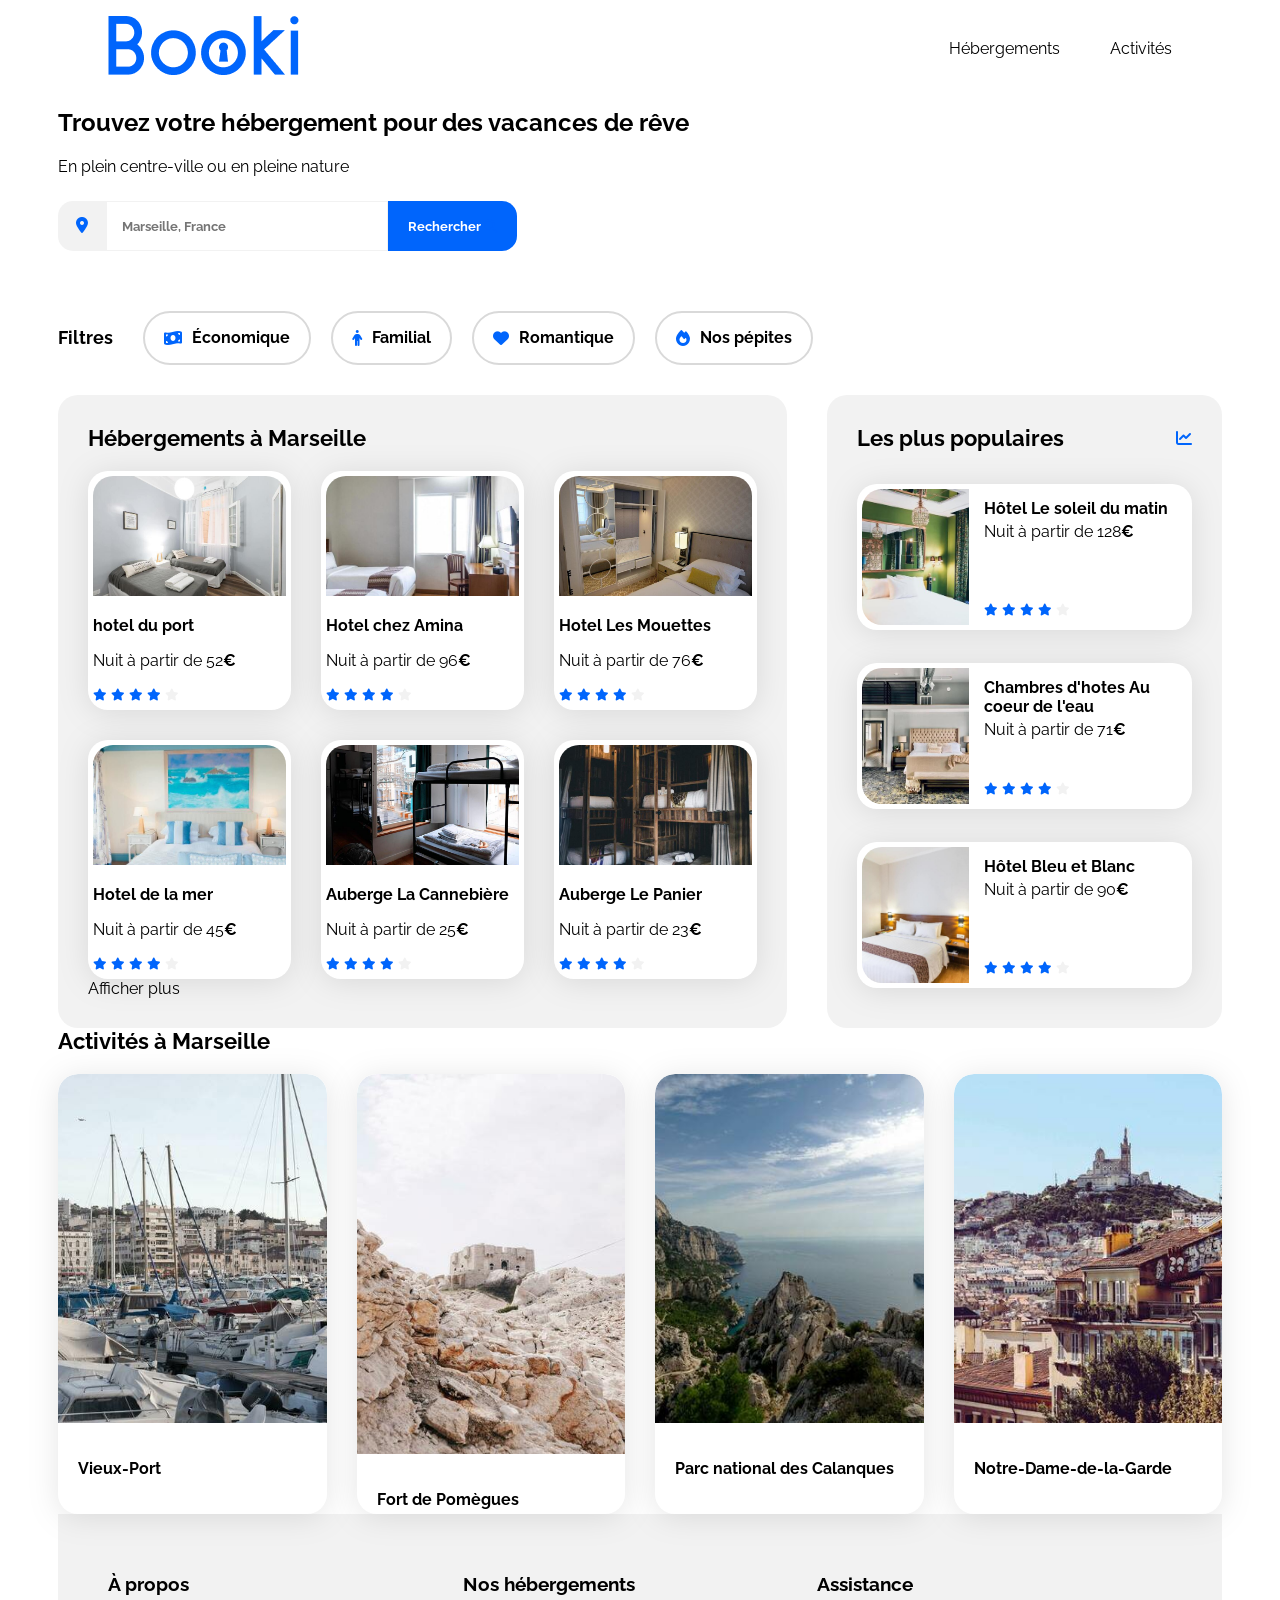
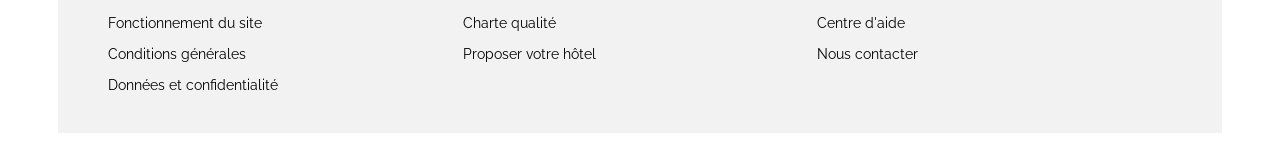
==== index.html @ dde0146e "booki commit" ====
<!DOCTYPE html>
<html lang="fr">

<head>
    <meta charset="UTF-8">
    <meta name="viewport" content="width=device-width, initial-scale=1.0">
    <title>Booki</title>
    <link rel="preconnect" href="https://fonts.googleapis.com">
    <link rel="preconnect" href="https://fonts.gstatic.com" crossorigin>
    <link href="https://fonts.googleapis.com/css2?family=Raleway:wght@400;500;700&display=swap" rel="stylesheet">
    <link rel="stylesheet" href="https://cdnjs.cloudflare.com/ajax/libs/font-awesome/6.2.1/css/all.min.css"
        integrity="sha512-MV7K8+y+gLIBoVD59lQIYicR65iaqukzvf/nwasF0nqhPay5w/9lJmVM2hMDcnK1OnMGCdVK+iQrJ7lzPJQd1w=="
        crossorigin="anonymous" referrerpolicy="no-referrer" />
    <link rel="stylesheet" href="./css/style.css">
</head>

<body>
    <div class="main-container">
       <header>
    <a href="#">
        <img src="images/logo/Booki.png" alt="Logo Booki" class="logo">
    </a>

    <nav>
        <ul class="nav-links">
            <li><a href="#hebergements">Hébergements</a></li>
            <li><a href="#activites">Activités</a></li>
        </ul>
    </nav>
</header>
<main>
    <section class="search-section">
        <h1>Trouvez votre hébergement pour des vacances de rêve</h1>
        <p>En plein centre-ville ou en pleine nature</p>
        
        <form class="search-form">
            <div class="search-form-icon">
    <i class="fa-solid fa-location-dot"></i>
</div>
<input type="text" name="city" placeholder="Marseille, France">
<button type="submit" class="search-form-button">
    <span class="button-text">Rechercher</span>
    <i class="fa-solid fa-magnifying-glass search-mobile-icon"></i>
</button>
            </form>

        <div class="filters"><div class="filters">
    <h2 class="filter-title">Filtres</h2>
    <div class="filter-list">
        <div class="filter-item">
            <i class="fa-solid fa-money-bill-wave"></i>
            <span class="filter-text">Économique</span>
        </div>
        <div class="filter-item">
            <i class="fa-solid fa-person"></i>
            <span class="filter-text">Familial</span>
        </div>
        <div class="filter-item">
            <i class="fa-solid fa-heart"></i>
            <span class="filter-text">Romantique</span>
        </div>
        <div class="filter-item">
            <i class="fa-solid fa-fire"></i>
            <span class="filter-text">Nos pépites</span>
        </div>
    </div>
</div>
            </div>
    </section>

    <div class="container-hebergements-populaires">
    <section class="hebergements" id="hebergements">
        <h2 class="section-title">Hébergements à Marseille</h2>
        <div class="cards-grid">
            <a href="#">
    <article class="card">
        <img src="./images/hebergements/fred-kleber.jpg" alt="hotel du port">
        <div class="card-content">
            <div class="card-txt">
                <h3 class="card-title">hotel du port</h3>
                <p class="card-subtitle">Nuit à partir de 52<span class="euro">€</span></p>
            </div>
            <div class="card-rating">
                <i class="fa-xs fa-solid fa-star" aria-hidden="true"></i>
                <i class="fa-xs fa-solid fa-star" aria-hidden="true"></i>
                <i class="fa-xs fa-solid fa-star" aria-hidden="true"></i>
                <i class="fa-xs fa-solid fa-star" aria-hidden="true"></i>
                <i class="fa-xs fa-solid fa-star neutral-star" aria-hidden="true"></i>
            </div>
        </div>
    </article>
</a> 
<a href="#">
    <article class="card">
        <img src="./images/hebergements/febrian-zakaria.jpg" alt="Hotel chez Amina">
        <div class="card-content">
            <div class="card-txt">
                <h3 class="card-title">Hotel chez Amina</h3>
                <p class="card-subtitle">Nuit à partir de 96<span class="euro">€</span></p>
            </div>
            <div class="card-rating">
                <i class="fa-xs fa-solid fa-star" aria-hidden="true"></i>
                <i class="fa-xs fa-solid fa-star" aria-hidden="true"></i>
                <i class="fa-xs fa-solid fa-star" aria-hidden="true"></i>
                <i class="fa-xs fa-solid fa-star" aria-hidden="true"></i>
                <i class="fa-xs fa-solid fa-star neutral-star" aria-hidden="true"></i>
            </div>
        </div>
    </article>
</a> 
<a href="#">
    <article class="card">
        <img src="./images/hebergements/reisetopia.jpg" alt="Hotel Les Mouettes">
        <div class="card-content">
            <div class="card-txt">
                <h3 class="card-title">Hotel Les Mouettes</h3>
                <p class="card-subtitle">Nuit à partir de 76<span class="euro">€</span></p>
            </div>
            <div class="card-rating">
                <i class="fa-xs fa-solid fa-star" aria-hidden="true"></i>
                <i class="fa-xs fa-solid fa-star" aria-hidden="true"></i>
                <i class="fa-xs fa-solid fa-star" aria-hidden="true"></i>
                <i class="fa-xs fa-solid fa-star" aria-hidden="true"></i>
                <i class="fa-xs fa-solid fa-star neutral-star" aria-hidden="true"></i>
            </div>
        </div>
    </article>
</a> 
<a href="#">
    <article class="card">
        <img src="./images/hebergements/annie-spratt.jpg" alt="Hotel de la mer">
        <div class="card-content">
            <div class="card-txt">
                <h3 class="card-title">Hotel de la mer</h3>
                <p class="card-subtitle">Nuit à partir de 45<span class="euro">€</span></p>
            </div>
            <div class="card-rating">
                <i class="fa-xs fa-solid fa-star" aria-hidden="true"></i>
                <i class="fa-xs fa-solid fa-star" aria-hidden="true"></i>
                <i class="fa-xs fa-solid fa-star" aria-hidden="true"></i>
                <i class="fa-xs fa-solid fa-star" aria-hidden="true"></i>
                <i class="fa-xs fa-solid fa-star neutral-star" aria-hidden="true"></i>
            </div>
        </div>
    </article>
</a>
<a href="#">
    <article class="card">
        <img src="./images/hebergements/marcus-loke.jpg" alt="Auberge La Cannebière">
        <div class="card-content">
            <div class="card-txt">
                <h3 class="card-title">Auberge La Cannebière </h3>
                <p class="card-subtitle">Nuit à partir de 25<span class="euro">€</span></p>
            </div>
            <div class="card-rating">
                <i class="fa-xs fa-solid fa-star" aria-hidden="true"></i>
                <i class="fa-xs fa-solid fa-star" aria-hidden="true"></i>
                <i class="fa-xs fa-solid fa-star" aria-hidden="true"></i>
                <i class="fa-xs fa-solid fa-star" aria-hidden="true"></i>
                <i class="fa-xs fa-solid fa-star neutral-star" aria-hidden="true"></i>
            </div>
        </div>
    </article>
</a> 
<a href="#">
    <article class="card">
        <img src="./images/hebergements/nicate-lee.jpg" alt="Auberge Le Panier">
        <div class="card-content">
            <div class="card-txt">
                <h3 class="card-title">Auberge Le Panier</h3>
                <p class="card-subtitle">Nuit à partir de 23<span class="euro">€</span></p>
            </div>
            <div class="card-rating">
                <i class="fa-xs fa-solid fa-star" aria-hidden="true"></i>
                <i class="fa-xs fa-solid fa-star" aria-hidden="true"></i>
                <i class="fa-xs fa-solid fa-star" aria-hidden="true"></i>
                <i class="fa-xs fa-solid fa-star" aria-hidden="true"></i>
                <i class="fa-xs fa-solid fa-star neutral-star" aria-hidden="true"></i>
            </div>
        </div>
    </article>
</a>
</div>
        <a href="#" class="view-more">Afficher plus</a>
    </section>

    <aside class="populaires">
        <div class="populaires-title">
            <h2 class="section-title">Les plus populaires</h2>
            <i class="fa-solid fa-chart-line"></i>
        </div>
        
        <div class="populaires-cards">
            <a href="#">
                <article class="card">
                    <img src="./images/hebergements/emile-guillemot.jpg" alt="Image de la chambre d'hôtel">
                    <div class="card-content">
                        <div class="card-txt">
                            <h3 class="card-title">Hôtel Le soleil du matin </h3>
                            <p class="card-subtitle">Nuit à partir de 128<span class="euro">€</span></p>
                        </div>
                        <div class="card-rating">
                            <i class="fa-xs fa-solid fa-star" aria-hidden="true"></i>
                            <i class="fa-xs fa-solid fa-star" aria-hidden="true"></i>
                            <i class="fa-xs fa-solid fa-star" aria-hidden="true"></i>
                            <i class="fa-xs fa-solid fa-star" aria-hidden="true"></i>
                            <i class="fa-xs fa-solid fa-star neutral-star" aria-hidden="true"></i>
                        </div>
                    </div>
                </article>
            </a>
            <a href="#">
                <article class="card">
                    <img src="./images/hebergements/aw-creative.jpg" alt="Image de la chambre d'hôtel">
                    <div class="card-content">
                        <div class="card-txt">
                            <h3 class="card-title">Chambres d'hotes Au coeur de l'eau</h3>
                            <p class="card-subtitle">Nuit à partir de 71<span class="euro">€</span></p>
                        </div>
                        <div class="card-rating">
                            <i class="fa-xs fa-solid fa-star" aria-hidden="true"></i>
                            <i class="fa-xs fa-solid fa-star" aria-hidden="true"></i>
                            <i class="fa-xs fa-solid fa-star" aria-hidden="true"></i>
                            <i class="fa-xs fa-solid fa-star" aria-hidden="true"></i>
                            <i class="fa-xs fa-solid fa-star neutral-star" aria-hidden="true"></i>
                        </div>
                    </div>
                </article>
            </a>
            <a href="#">
                <article class="card">
                    <img src="./images/hebergements/febrian-zakaria2.jpg" alt="Image de la chambre d'hôtel">
                    <div class="card-content">
                        <div class="card-txt">
                            <h3 class="card-title">Hôtel Bleu et Blanc</h3>
                            <p class="card-subtitle">Nuit à partir de 90<span class="euro">€</span></p>
                        </div>
                        <div class="card-rating">
                            <i class="fa-xs fa-solid fa-star" aria-hidden="true"></i>
                            <i class="fa-xs fa-solid fa-star" aria-hidden="true"></i>
                            <i class="fa-xs fa-solid fa-star" aria-hidden="true"></i>
                            <i class="fa-xs fa-solid fa-star" aria-hidden="true"></i>
                            <i class="fa-xs fa-solid fa-star neutral-star" aria-hidden="true"></i>
                        </div>
                    </div>
                </article>
            </a>
            </div>
    </aside>
</div>

    <section class="activites" id="activites">
        <h2 class="section-title">Activités à Marseille</h2>
        <div class="activites-grid">
            <a href="#">
    <article class="card">
        <img src="./images/activites/reno-laithienne.jpg" alt="Vieux-Port">
        <div class="card-content">
            <h3 class="card-title">Vieux-Port</h3>
        </div>
    </article>
</a>
<a href="#">
    <article class="card">
        <img src="./images/activites/paul-hermann.jpg" alt="Fort de Pomègues">
        <div class="card-content">
            <h3 class="card-title">Fort de Pomègues</h3>
        </div>
    </article>
</a>
<a href="#">
    <article class="card">
        <img src="./images/activites/kilyan-sockalingum.jpg" alt="Parc national des Calanques">
        <div class="card-content">
            <h3 class="card-title">Parc national des Calanques</h3>
        </div>
    </article>
</a>
<a href="#">
    <article class="card">
        <img src="./images/activites/florian-wehde.jpg" alt="Notre-Dame-de-la-Garde">
        <div class="card-content">
            <h3 class="card-title">Notre-Dame-de-la-Garde</h3>
        </div>
    </article>
</a>
            </div>
    </section>
           
</main>
        <footer class="footer">
            <div class="footer-column">
            <h3>À propos</h3>
            <a href="#">Fonctionnement du site</a>
            <a href="#">Conditions générales</a>
            <a href="#">Données et confidentialité</a>
        </div>
        <div class="footer-column">
            <h3>Nos hébergements</h3>
            <a href="#">Charte qualité</a>
            <a href="#">Proposer votre hôtel</a>
        </div>
        <div class="footer-column">
            <h3>Assistance</h3>
            <a href="#">Centre d'aide</a>
            <a href="#">Nous contacter</a>
        </div>
        </footer>
    </div>
</body>

</html>
---- css/style.css ----
/****** General ***********/
* {
    font-family: 'Raleway', sans-serif;
}

:root {
    --main-color: #0065FC;
    --main-bg-color: #F2F2F2;
    --filter-bg-color: #DEEBFF;
}

.fa-solid {
    color: var(--main-color);
}

header {
    display: flex; /* Active Flexbox */
    justify-content: space-between; /* Pousse le logo à gauche et le nav à droite */
    align-items: center; /* Centre verticalement les éléments */
    padding: 0 50px; /* Ajoute un peu d'espace sur les côtés */
    height: 80px; /* Définit une hauteur fixe pour ton menu */
}
.search-form {
    display: flex; /* Aligne les 3 éléments sur une ligne */
    height: 50px;
    margin-top: 25px;
}

.search-form-icon {
    background-color: #F2F2F2;
    padding: 15px 18px;
    border-radius: 15px 0 0 15px; /* Arrondi uniquement à gauche */
}

.search-form input {
    border: 1px solid #F2F2F2;
    padding: 0 15px;
    font-weight: 700;
    width: 250px; /* À ajuster selon tes besoins */
}

.search-form-button {
    background-color: #0065FC;
    color: white;
    border: none;
    border-radius: 0 15px 15px 0; /* Arrondi uniquement à droite */
    padding: 0 20px;
    cursor: pointer;
    font-weight: 700;
}
.nav-links {
    display: flex; /* Aligne les liens "Hébergements" et "Activités" côte à côte */
    list-style: none; /* Enlève les puces de la liste */
    gap: 50px; /* Crée un espace précis entre les deux liens */
}

.nav-links a {
    text-decoration: none; /* Enlève le souligné bleu par défaut */
    color: black; /* Couleur du texte */
    padding-top: 30px; /* Utile pour l'effet de bordure bleue au survol plus tard */
    /* L'effet au survol */
}
.filter-item:hover {
    background-color: #DEEBFF; /* Bleu très clair */
}

/* Le conteneur global des filtres */
.filters {
    display: flex;
    align-items: center; /* Aligne verticalement le titre et les boutons */
    gap: 30px;
    margin-top: 30px;
}

.filter-title {
    font-size: 18px;
    font-weight: 700;
}

/* La liste des boutons */
.filter-list {
    display: flex;
    flex-wrap: wrap; /* Important pour que les filtres passent à la ligne sur mobile */
    gap: 20px;
}

/* Chaque bouton individuel */
.filter-item {
    display: flex;
    align-items: center;
    gap: 10px;
    border: 2px solid #D9D9D9;
    border-radius: 35px;
    padding: 0 19px;
    height: 50px;
    font-weight: 700;
    transition: background-color 0.3s; /* Pour une animation douce au survol */
    cursor: pointer;
}

/* Les icônes dans les filtres */
.filter-item i {
    color: #0065FC; /* Le bleu Booki */
}

/* L'effet au survol */
.filter-item:hover {
    background-color: #DEEBFF; /* Bleu très clair */
}
body {
    display: flex;
    justify-content: center;
}

.main-container {
    width: 100%;
    max-width: 1440px;
    padding: 0 50px;
    box-sizing: border-box;
}

/* Le conteneur qui englobe les deux sections */
.container-hebergements-populaires {
    display: flex;
    gap: 40px; /* Espace entre le bloc gris et le bloc des populaires */
    margin-top: 30px;
}

/* La section Hébergements (Gris clair) */
.hebergements {
    flex: 2; /* Elle prend 2/3 de la largeur */
    background-color: #F2F2F2;
    border-radius: 20px;
    padding: 30px;
}

/* La section Populaires (Gris clair aussi) */
.populaires {
    flex: 1; /* Elle prend 1/3 de la largeur */
    background-color: #F2F2F2;
    border-radius: 20px;
    padding: 30px;
}

a {
    color: inherit;
    text-decoration: none;
}

.section-title {
    margin: 0;
    font-size: 22px;
}

.cards-grid {
    display: grid;
    grid-template-columns: repeat(3, 1fr); /* 3 colonnes égales */
    gap: 30px; /* Espace entre les cartes */
    margin-top: 20px;
}

/* On s'assure que les images des hébergements ne dépassent pas */
.hebergements .card img {
    width: 100%;
    height: 120px;
    border-radius: 20px 20px 0 0;
    object-fit: cover;
}

.card {
    background-color: white;
    border-radius: 20px;
    padding: 5px;
    filter: drop-shadow(0px 3px 15px rgba(0, 0, 0, 0.1));
}

.card img {
    object-fit: cover;
}

.card-title {
    font-size: 16px;
}

.euro {
    font-weight: 700;
}

.neutral-star {
    color: var(--main-bg-color)
}

/****** Hebergements And Populaires ***********/
.hebergements-and-populaires {
    display: flex;
    justify-content: space-between;
}

.hebergements-and-populaires section {
    background-color: var(--main-bg-color);
    border-radius: 20px;
    padding: 30px;
    box-sizing: border-box;
}

/****** Hebergements ***********/
.hebergements {
    width: 65%;
}

/****** Populaires ***********/
.populaires {
    width: 32%;
}

.populaires-title {
    display: flex;
    justify-content: space-between;
    align-items: center;
}

.populaires-cards .card {
    display: flex;
    margin-top: 33px;
}

.populaires-cards img {
    width: 33%;
    height: 136px;
    border-top-left-radius: 20px;
    border-bottom-left-radius: 20px;
}

.populaires-cards .card-content {
    width: 67%;
    padding-left: 15px;
    display: flex;
    flex-direction: column;
    justify-content: space-between;
    box-sizing: border-box;
}

.populaires-cards .card-title {
    margin-top: 10px;
    margin-bottom: 4px;
}

.populaires-cards .card-subtitle {
    margin: 0;
}

.populaires-cards .card-rating {
    margin-bottom: 5px;
}

.activites-grid {
    display: grid;
    grid-template-columns: repeat(4, 1fr); /* 4 colonnes de taille égale */
    gap: 30px;
    margin-top: 20px;
}
.activites .card {
    display: flex;
    flex-direction: column; /* L'image en haut, le texte en bas */
    height: 440px; /* On impose la hauteur pour qu'elles soient toutes égales */
    padding: 0; /* Pas de marge blanche interne comme pour les hôtels */
    border-radius: 20px;
    background-color: white;
    overflow: hidden; /* Pour que l'image ne dépasse pas des arrondis */
}

.activites .card img {
    height: 380px; /* On donne beaucoup de place à l'image */
    width: 100%;
    object-fit: cover;
}

.activites .card-content {
    padding: 20px; /* On espace le texte du bord */
    display: flex;
    align-items: center; /* Centre le titre verticalement dans l'espace restant */
    flex-grow: 1;
}

.activites .card img {
    height: 380px;
    width: 100%;
    border-radius: 20px 20px 0 0;
}


.footer {
    display: flex; /* Aligne les 3 colonnes côte à côte */
    background-color: #F2F2F2; /* Le gris clair de la maquette */
    padding: 40px 50px; /* Donne de l'air (haut/bas et gauche/droite) */
    justify-content: space-between; /* Écarte les colonnes au maximum */
}

.footer-column {
    flex: 1; /* Chaque colonne prend la même largeur */
    display: flex;
    flex-direction: column; /* Range les liens l'un sous l'autre */
    gap: 15px; /* Espace entre les liens */
}

.footer-column h3 {
    font-weight: 700;
    margin-bottom: 5px;
}

.footer-column a {
    text-decoration: none;
    color: black;
    font-size: 14px;
}

.footer-column a:hover {
    color: #0065FC; /* Petit effet bleu au survol, c'est le "plus" du pro */
}

/* Le code ci-dessous correspond à la version responsive uniquement */

/****** Media queries ***********/
/* Medium devices (tablets, less/equal than 1024px) */
@media (max-width: 1024px) {
    .hebergements-and-populaires {
        flex-direction: column;
    }

    .hebergements {
        width: 100%;
    }

    .populaires {
        width: 100%;
        margin-top: 50px;
    }

    .populaires-cards {
        display: flex;
        flex-direction: row;
        justify-content: space-between;
    }

    .populaires-cards a {
        width: 30%;
    }

    .populaires-cards .card-title {
        font-size: 14px;
    }

    .populaires-cards .card-subtitle {
        font-size: 13px;
    }
}

/* Small devices (phones, less than 768px) */
@media (max-width: 767.98px) {
    /* ... */
}/* Téléphones */
@media (max-width: 767.98px) {
    .main-container {
        padding: 0; /* On enlève les marges sur les côtés sur mobile */
    }

    /* La recherche et les filtres passent l'un sous l'autre */
    .search-form {
        width: 100%;
    }
    
    .filters {
        flex-direction: column;
        align-items: flex-start;
    }

    /* Les grilles passent à 1 seule colonne */
    .cards-grid, .activites-grid {
        grid-template-columns: 1fr;
    }

    /* On change l'ordre : les Populaires passent au-dessus des Hébergements */
    .container-hebergements-populaires {
        flex-direction: column-reverse;
    }
}
@media (max-width: 1024px) {
    /* On passe les deux gros blocs l'un sous l'autre */
    .container-hebergements-populaires {
        flex-direction: column;
    }

    .hebergements, .populaires {
        width: 100%; /* Ils prennent toute la largeur */
    }

    /* On ajuste la grille des hébergements à 2 colonnes au lieu de 3 */
    .cards-grid {
        grid-template-columns: repeat(2, 1fr);
    }
}
@media (max-width: 767px) {
    .main-container {
        padding: 0; /* On gagne de la place sur les bords */
    }

    /* 1. Inversion : Populaires en premier (comme demandé sur la maquette !) */
    .container-hebergements-populaires {
        flex-direction: column-reverse; 
    }

    /* 2. Filtres : on les empile ou on autorise le wrap */
    .filters {
        flex-direction: column;
        align-items: flex-start;
        gap: 20px;
    }

    /* 3. Grilles : Tout en une seule colonne */
    .cards-grid, .activites-grid {
        grid-template-columns: 1fr;
    }

    /* 4. On retire les arrondis de la section pour coller aux bords de l'écran */
    .hebergements, .populaires {
        border-radius: 0;
    }
}
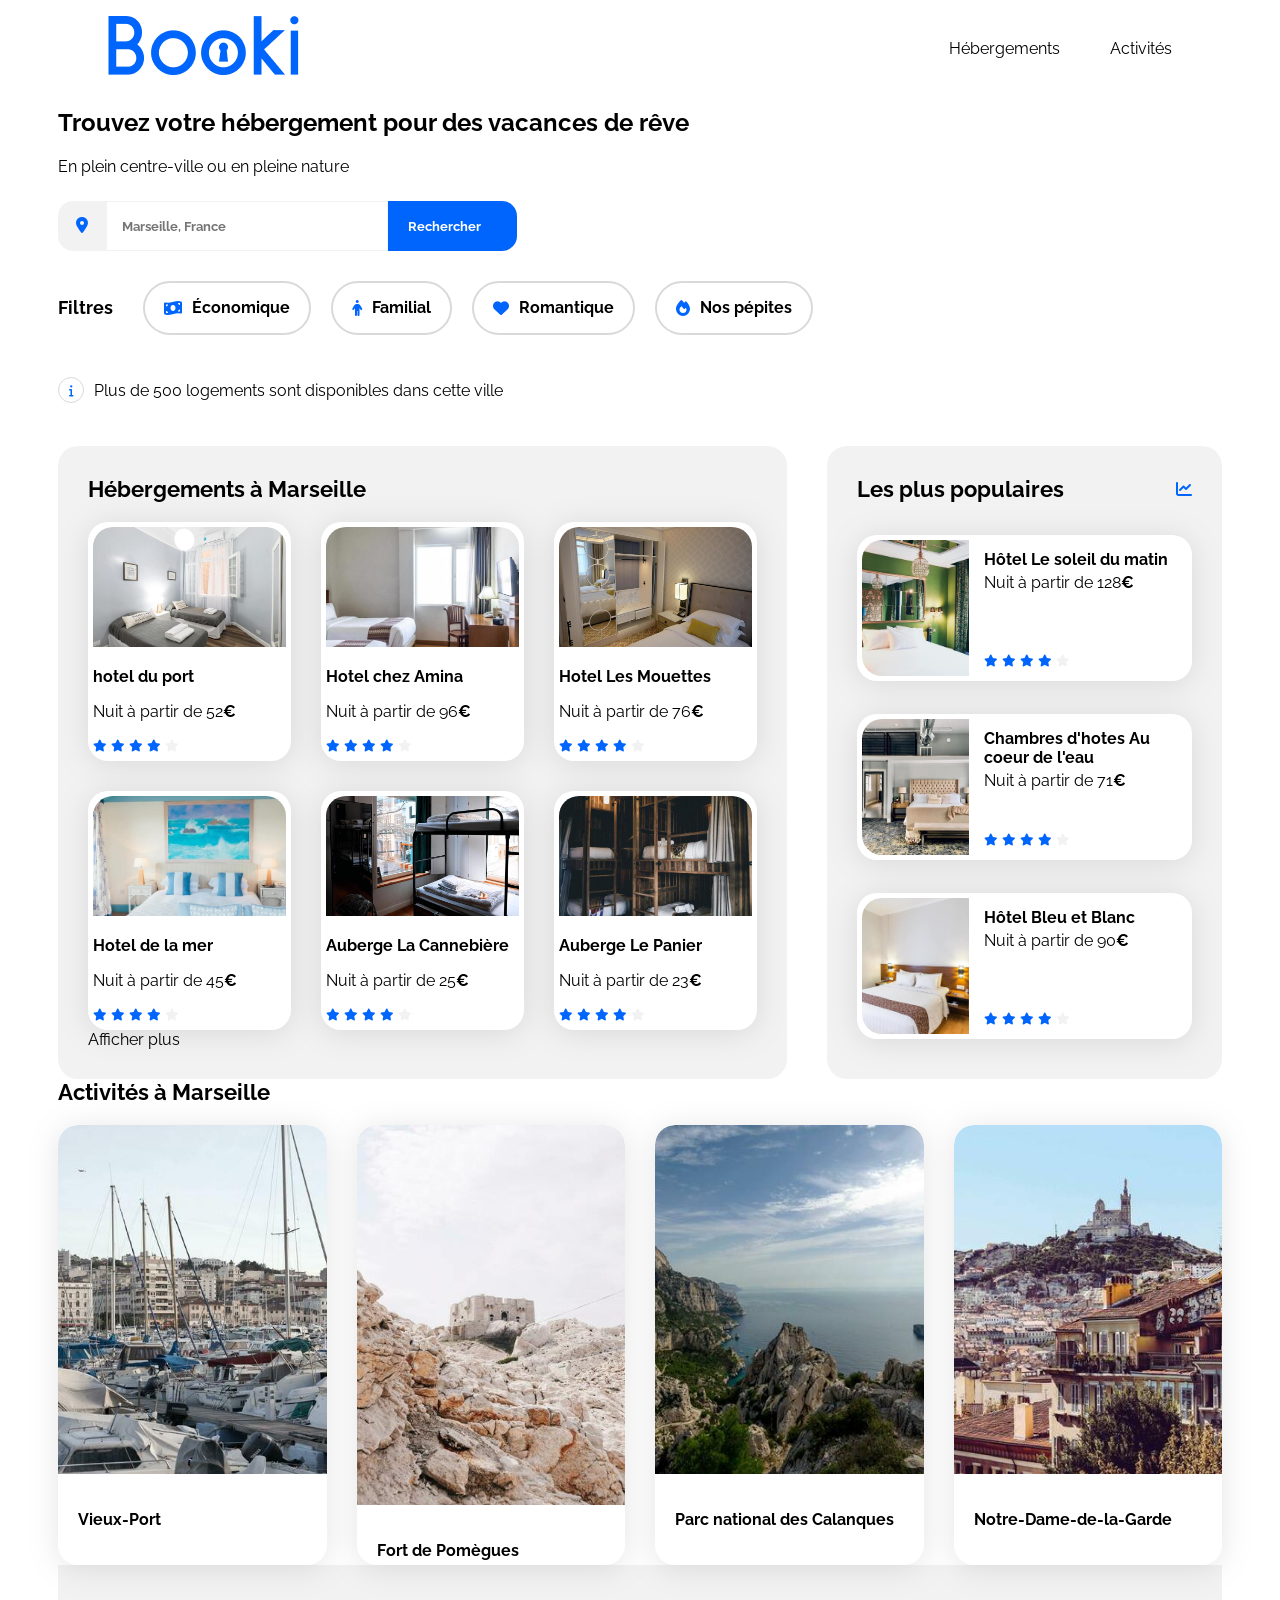
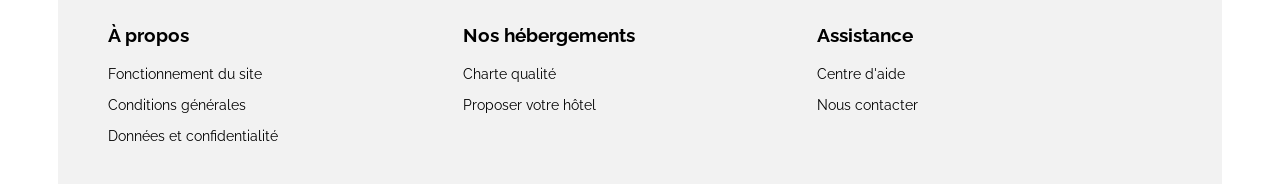
==== commit f7c423ee: "changement medias n1" ====
--- a/index.html
+++ b/index.html
@@ -39,12 +39,10 @@
 </div>
 <input type="text" name="city" placeholder="Marseille, France">
 <button type="submit" class="search-form-button">
-    <span class="button-text">Rechercher</span>
-    <i class="fa-solid fa-magnifying-glass search-mobile-icon"></i>
+    <span class="button-text">Rechercher</span> <i class="fa-solid fa-magnifying-glass search-mobile-icon"></i>
 </button>
             </form>
-
-        <div class="filters"><div class="filters">
+        <div class="filters">
     <h2 class="filter-title">Filtres</h2>
     <div class="filter-list">
         <div class="filter-item">
@@ -65,8 +63,12 @@
         </div>
     </div>
 </div>
-            </div>
     </section>
+
+<div class="info-bar">
+    <div class="info-icon"><i class="fa-solid fa-info fa-xs"></i></div>
+    <p>Plus de 500 logements sont disponibles dans cette ville</p>
+</div>
 
     <div class="container-hebergements-populaires">
     <section class="hebergements" id="hebergements">
--- a/css/style.css
+++ b/css/style.css
@@ -6,7 +6,7 @@
 :root {
     --main-color: #0065FC;
     --main-bg-color: #F2F2F2;
-    --filter-bg-color: #DEEBFF;
+    --filter-bg-color: #ff0c0c;
 }
 
 .fa-solid {
@@ -24,6 +24,10 @@
     display: flex; /* Aligne les 3 éléments sur une ligne */
     height: 50px;
     margin-top: 25px;
+}
+.nav-links a:hover {  .
+    color: var(--main-color);
+    border-top: 3px solid var(--main-color);
 }
 
 .search-form-icon {
@@ -111,7 +115,21 @@
     display: flex;
     justify-content: center;
 }
-
+.info-bar {
+    display: flex;
+    align-items: center;
+    gap: 10px;
+    margin: 30px 0;
+}
+.info-icon {
+    border: 1px solid #D9D9D9;
+    border-radius: 50%;
+    width: 24px;
+    height: 24px;
+    display: flex;
+    justify-content: center;
+    align-items: center;
+}
 .main-container {
     width: 100%;
     max-width: 1440px;
@@ -265,7 +283,7 @@
     height: 440px; /* On impose la hauteur pour qu'elles soient toutes égales */
     padding: 0; /* Pas de marge blanche interne comme pour les hôtels */
     border-radius: 20px;
-    background-color: white;
+    background-color: rgb(255, 255, 255);
     overflow: hidden; /* Pour que l'image ne dépasse pas des arrondis */
 }
 
@@ -274,6 +292,12 @@
     width: 100%;
     object-fit: cover;
 }
+.card:hover {
+    transform: scale(1.02); /* Agrandi très légèrement */
+    transition: transform 0.3s ease;
+    cursor: pointer;
+}
+
 
 .activites .card-content {
     padding: 20px; /* On espace le texte du bord */
@@ -328,7 +352,7 @@
     }
 
     .hebergements {
-        width: 100%;
+        width: 100%
     }
 
     .populaires {
@@ -383,6 +407,13 @@
     .container-hebergements-populaires {
         flex-direction: column-reverse;
     }
+@media (max-width: 767px) {
+    .button-text { display: none; } /* Cache le texte */
+    .search-mobile-icon { display: block; } /* Affiche la loupe */
+    .search-form-button {
+        border-radius: 15px; /* Bouton carré/arrondi sur mobile */
+    }
+}
 }
 @media (max-width: 1024px) {
     /* On passe les deux gros blocs l'un sous l'autre */
@@ -425,4 +456,22 @@
     .hebergements, .populaires {
         border-radius: 0;
     }
+}/* 1. Style par défaut (Desktop) */
+    .container {
+    display: flex;
+    flex-direction: row;
+}
+
+/* 2. Tablette et en dessous */
+@media screen and (max-width: 1024px) {
+    .container {
+        gap: 20px; /* On réduit un peu les espaces */
+    }
+}
+
+/* 3. Mobile (Le plus important pour Booki !) */
+@media screen and (max-width: 767px) {
+    .container {
+        flex-direction: column; /* Tout s'empile verticalement */
+    }
 }
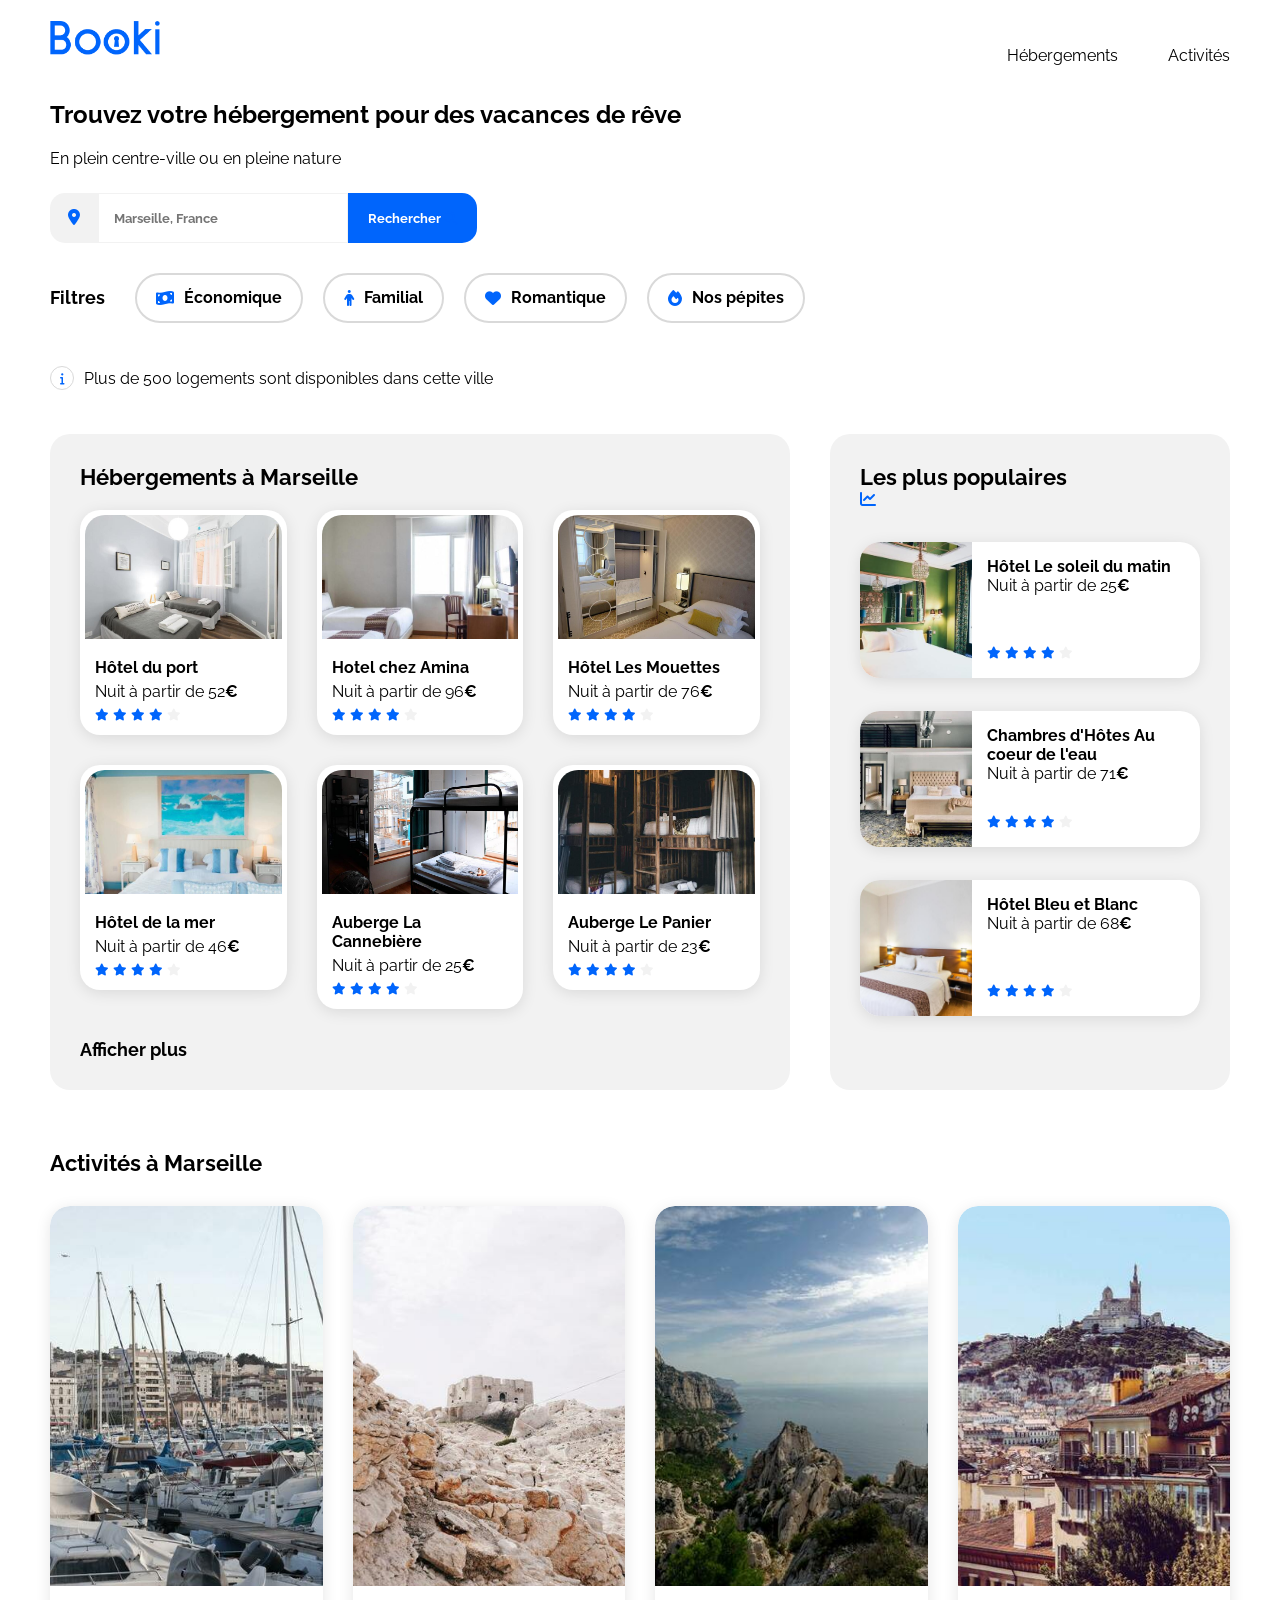
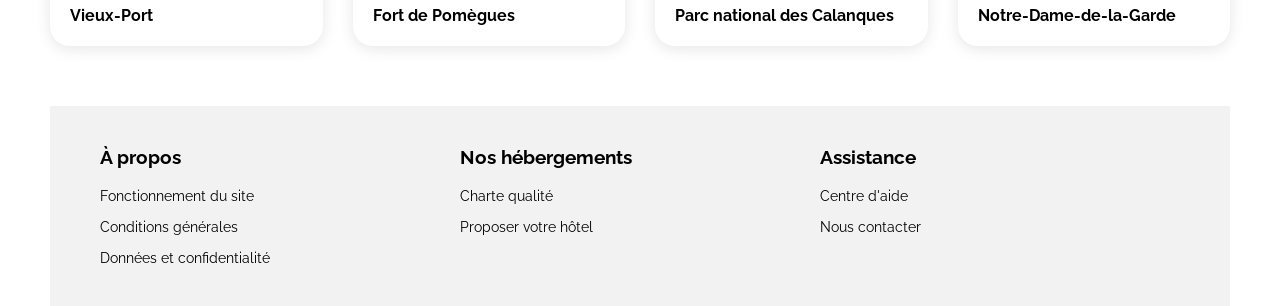
==== commit 7295b1c1: "booki commit final" ====
--- a/index.html
+++ b/index.html
@@ -79,7 +79,7 @@
         <img src="./images/hebergements/fred-kleber.jpg" alt="hotel du port">
         <div class="card-content">
             <div class="card-txt">
-                <h3 class="card-title">hotel du port</h3>
+                <h3 class="card-title">Hôtel du port</h3>
                 <p class="card-subtitle">Nuit à partir de 52<span class="euro">€</span></p>
             </div>
             <div class="card-rating">
@@ -115,7 +115,7 @@
         <img src="./images/hebergements/reisetopia.jpg" alt="Hotel Les Mouettes">
         <div class="card-content">
             <div class="card-txt">
-                <h3 class="card-title">Hotel Les Mouettes</h3>
+                <h3 class="card-title">Hôtel Les Mouettes</h3>
                 <p class="card-subtitle">Nuit à partir de 76<span class="euro">€</span></p>
             </div>
             <div class="card-rating">
@@ -133,8 +133,8 @@
         <img src="./images/hebergements/annie-spratt.jpg" alt="Hotel de la mer">
         <div class="card-content">
             <div class="card-txt">
-                <h3 class="card-title">Hotel de la mer</h3>
-                <p class="card-subtitle">Nuit à partir de 45<span class="euro">€</span></p>
+                <h3 class="card-title">Hôtel de la mer</h3>
+                <p class="card-subtitle">Nuit à partir de 46<span class="euro">€</span></p>
             </div>
             <div class="card-rating">
                 <i class="fa-xs fa-solid fa-star" aria-hidden="true"></i>
@@ -199,7 +199,7 @@
                     <div class="card-content">
                         <div class="card-txt">
                             <h3 class="card-title">Hôtel Le soleil du matin </h3>
-                            <p class="card-subtitle">Nuit à partir de 128<span class="euro">€</span></p>
+                            <p class="card-subtitle">Nuit à partir de 25<span class="euro">€</span></p>
                         </div>
                         <div class="card-rating">
                             <i class="fa-xs fa-solid fa-star" aria-hidden="true"></i>
@@ -216,7 +216,7 @@
                     <img src="./images/hebergements/aw-creative.jpg" alt="Image de la chambre d'hôtel">
                     <div class="card-content">
                         <div class="card-txt">
-                            <h3 class="card-title">Chambres d'hotes Au coeur de l'eau</h3>
+                            <h3 class="card-title">Chambres d'Hôtes Au coeur de l'eau</h3>
                             <p class="card-subtitle">Nuit à partir de 71<span class="euro">€</span></p>
                         </div>
                         <div class="card-rating">
@@ -235,7 +235,7 @@
                     <div class="card-content">
                         <div class="card-txt">
                             <h3 class="card-title">Hôtel Bleu et Blanc</h3>
-                            <p class="card-subtitle">Nuit à partir de 90<span class="euro">€</span></p>
+                            <p class="card-subtitle">Nuit à partir de 68<span class="euro">€</span></p>
                         </div>
                         <div class="card-rating">
                             <i class="fa-xs fa-solid fa-star" aria-hidden="true"></i>
--- a/css/style.css
+++ b/css/style.css
@@ -1,77 +1,107 @@
 /****** General ***********/
 * {
+    box-sizing: border-box; /* Indispensable pour éviter que les paddings déforment les boîtes */
     font-family: 'Raleway', sans-serif;
 }
 
 :root {
     --main-color: #0065FC;
     --main-bg-color: #F2F2F2;
-    --filter-bg-color: #ff0c0c;
+    --filter-bg-color: #ffffff;
 }
 
 .fa-solid {
     color: var(--main-color);
 }
 
+.logo {
+    width: 110px; /* Alerte technique : on définit une largeur fixe */
+    height: auto;  /* Astuce de Lead Dev : 'auto' permet de garder les proportions de l'image sans la déformer ! */
+}
+
+body {
+    display: flex;
+    justify-content: center;
+    margin: 0;
+}
+
+.main-container {
+    width: 100%;
+    max-width: 1440px;
+    padding: 0 50px;
+}
+
+a {
+    color: inherit;
+    text-decoration: none;
+}
+
+.section-title {
+    margin: 0;
+    font-size: 22px;
+}
+
+/****** Header ***********/
 header {
-    display: flex; /* Active Flexbox */
-    justify-content: space-between; /* Pousse le logo à gauche et le nav à droite */
-    align-items: center; /* Centre verticalement les éléments */
-    padding: 0 50px; /* Ajoute un peu d'espace sur les côtés */
-    height: 80px; /* Définit une hauteur fixe pour ton menu */
-}
+    display: flex; 
+    justify-content: space-between; 
+    align-items: center; 
+    height: 80px; 
+}
+
+.nav-links {
+    display: flex; 
+    list-style: none; 
+    gap: 50px; 
+    margin: 0;
+    padding: 0;
+}
+
+.nav-links a {
+    color: black; 
+    padding-top: 30px; 
+    display: inline-block;
+}
+
+.nav-links a:hover {
+    color: var(--main-color);
+    border-top: 3px solid var(--main-color);
+}
+
+/****** Search & Recherche ***********/
 .search-form {
-    display: flex; /* Aligne les 3 éléments sur une ligne */
+    display: flex; 
     height: 50px;
     margin-top: 25px;
-}
-.nav-links a:hover {  .
-    color: var(--main-color);
-    border-top: 3px solid var(--main-color);
 }
 
 .search-form-icon {
     background-color: #F2F2F2;
     padding: 15px 18px;
-    border-radius: 15px 0 0 15px; /* Arrondi uniquement à gauche */
+    border-radius: 15px 0 0 15px; 
 }
 
 .search-form input {
     border: 1px solid #F2F2F2;
     padding: 0 15px;
     font-weight: 700;
-    width: 250px; /* À ajuster selon tes besoins */
+    width: 250px; 
 }
 
 .search-form-button {
     background-color: #0065FC;
     color: white;
     border: none;
-    border-radius: 0 15px 15px 0; /* Arrondi uniquement à droite */
+    border-radius: 0 15px 15px 0; 
     padding: 0 20px;
     cursor: pointer;
     font-weight: 700;
 }
-.nav-links {
-    display: flex; /* Aligne les liens "Hébergements" et "Activités" côte à côte */
-    list-style: none; /* Enlève les puces de la liste */
-    gap: 50px; /* Crée un espace précis entre les deux liens */
-}
-
-.nav-links a {
-    text-decoration: none; /* Enlève le souligné bleu par défaut */
-    color: black; /* Couleur du texte */
-    padding-top: 30px; /* Utile pour l'effet de bordure bleue au survol plus tard */
-    /* L'effet au survol */
-}
-.filter-item:hover {
-    background-color: #DEEBFF; /* Bleu très clair */
-}
-
-/* Le conteneur global des filtres */
+
+/****** Filtres ***********/
 .filters {
     display: flex;
-    align-items: center; /* Aligne verticalement le titre et les boutons */
+    align-items: center; 
     gap: 30px;
     margin-top: 30px;
 }
@@ -79,16 +109,15 @@
 .filter-title {
     font-size: 18px;
     font-weight: 700;
-}
-
-/* La liste des boutons */
+    margin: 0;
+}
+
 .filter-list {
     display: flex;
-    flex-wrap: wrap; /* Important pour que les filtres passent à la ligne sur mobile */
+    flex-wrap: wrap; 
     gap: 20px;
 }
 
-/* Chaque bouton individuel */
 .filter-item {
     display: flex;
     align-items: center;
@@ -98,29 +127,26 @@
     padding: 0 19px;
     height: 50px;
     font-weight: 700;
-    transition: background-color 0.3s; /* Pour une animation douce au survol */
+    transition: background-color 0.3s; 
     cursor: pointer;
 }
 
-/* Les icônes dans les filtres */
 .filter-item i {
-    color: #0065FC; /* Le bleu Booki */
-}
-
-/* L'effet au survol */
+    color: #0065FC; 
+}
+
 .filter-item:hover {
-    background-color: #DEEBFF; /* Bleu très clair */
-}
-body {
-    display: flex;
-    justify-content: center;
-}
+    background-color: #DEEBFF; 
+}
+
+/****** Info Bar ***********/
 .info-bar {
     display: flex;
     align-items: center;
     gap: 10px;
     margin: 30px 0;
 }
+
 .info-icon {
     border: 1px solid #D9D9D9;
     border-radius: 50%;
@@ -130,137 +156,114 @@
     justify-content: center;
     align-items: center;
 }
-.main-container {
-    width: 100%;
-    max-width: 1440px;
-    padding: 0 50px;
-    box-sizing: border-box;
-}
-
-/* Le conteneur qui englobe les deux sections */
+
+/****** Hebergements And Populaires (Général) ***********/
 .container-hebergements-populaires {
     display: flex;
-    gap: 40px; /* Espace entre le bloc gris et le bloc des populaires */
+    gap: 40px; 
     margin-top: 30px;
 }
 
-/* La section Hébergements (Gris clair) */
-.hebergements {
-    flex: 2; /* Elle prend 2/3 de la largeur */
+.hebergements, .populaires {
     background-color: #F2F2F2;
     border-radius: 20px;
     padding: 30px;
 }
 
-/* La section Populaires (Gris clair aussi) */
-.populaires {
-    flex: 1; /* Elle prend 1/3 de la largeur */
-    background-color: #F2F2F2;
-    border-radius: 20px;
-    padding: 30px;
-}
-
-a {
-    color: inherit;
-    text-decoration: none;
-}
-
-.section-title {
-    margin: 0;
-    font-size: 22px;
-}
-
-.cards-grid {
-    display: grid;
-    grid-template-columns: repeat(3, 1fr); /* 3 colonnes égales */
-    gap: 30px; /* Espace entre les cartes */
-    margin-top: 20px;
-}
-
-/* On s'assure que les images des hébergements ne dépassent pas */
-.hebergements .card img {
-    width: 100%;
-    height: 120px;
-    border-radius: 20px 20px 0 0;
-    object-fit: cover;
-}
-
 .card {
     background-color: white;
     border-radius: 20px;
-    padding: 5px;
-    filter: drop-shadow(0px 3px 15px rgba(0, 0, 0, 0.1));
-}
-
-.card img {
+    box-shadow: 0px 3px 15px rgba(0, 0, 0, 0.1);
+}
+
+.card:hover {
+    transform: scale(1.02); 
+    transition: transform 0.3s ease;
+    cursor: pointer;
+}
+
+.euro {
+    font-weight: 700;
+}
+
+.neutral-star {
+    color: var(--main-bg-color);
+}
+
+/****** Section Hébergements ***********/
+.hebergements {
+    flex: 2; 
+}
+
+.cards-grid {
+    display: grid;
+    grid-template-columns: repeat(3, 1fr); 
+    gap: 30px; 
+    margin-top: 20px;
+}
+
+.hebergements .card {
+    padding: 5px; /* Petit padding blanc intérieur style hôtel */
+}
+
+.hebergements .card img {
+    width: 100%;
+    height: 124px;
+    border-radius: 20px 20px 0 0;
     object-fit: cover;
 }
 
-.card-title {
+.hebergements .card-content {
+    padding: 10px 10px 5px 10px;
+}
+
+.hebergements .card-title {
+    margin: 5px 0;
     font-size: 16px;
 }
 
-.euro {
-    font-weight: 700;
-}
-
-.neutral-star {
-    color: var(--main-bg-color)
-}
-
-/****** Hebergements And Populaires ***********/
-.hebergements-and-populaires {
-    display: flex;
-    justify-content: space-between;
-}
-
-.hebergements-and-populaires section {
-    background-color: var(--main-bg-color);
-    border-radius: 20px;
-    padding: 30px;
-    box-sizing: border-box;
-}
-
-/****** Hebergements ***********/
-.hebergements {
-    width: 65%;
-}
-
-/****** Populaires ***********/
+.hebergements .card-subtitle {
+    margin: 5px 0;
+}
+
+.view-more {
+    display: inline-block;
+    margin-top: 30px;
+    font-weight: 700;
+    font-size: 18px;
+}
+
+/****** Section Populaires ***********/
 .populaires {
-    width: 32%;
-}
-
-.populaires-title {
-    display: flex;
-    justify-content: space-between;
-    align-items: center;
+    flex: 1; 
 }
 
 .populaires-cards .card {
     display: flex;
     margin-top: 33px;
+    height: 136px;
+    padding: 0; 
 }
 
 .populaires-cards img {
     width: 33%;
-    height: 136px;
+    height: 100%;
     border-top-left-radius: 20px;
     border-bottom-left-radius: 20px;
+    object-fit: cover;
 }
 
 .populaires-cards .card-content {
     width: 67%;
-    padding-left: 15px;
+    padding: 15px;
     display: flex;
     flex-direction: column;
     justify-content: space-between;
-    box-sizing: border-box;
 }
 
 .populaires-cards .card-title {
-    margin-top: 10px;
-    margin-bottom: 4px;
+    margin: 0;
+    font-size: 16px;
 }
 
 .populaires-cards .card-subtitle {
@@ -268,210 +271,204 @@
 }
 
 .populaires-cards .card-rating {
-    margin-bottom: 5px;
+    margin: 0;
+}
+
+/****** Section Activités ***********/
+.activites {
+    margin-top: 60px; 
+    margin-bottom: 60px; 
+}
+
+.activites .section-title {
+    margin-bottom: 30px; 
 }
 
 .activites-grid {
-    display: grid;
-    grid-template-columns: repeat(4, 1fr); /* 4 colonnes de taille égale */
-    gap: 30px;
-    margin-top: 20px;
-}
+    display: flex; 
+    justify-content: space-between; 
+    gap: 30px; 
+    width: 100%;
+}
+
+.activites-grid a {
+    flex: 1; 
+}
+
 .activites .card {
     display: flex;
-    flex-direction: column; /* L'image en haut, le texte en bas */
-    height: 440px; /* On impose la hauteur pour qu'elles soient toutes égales */
-    padding: 0; /* Pas de marge blanche interne comme pour les hôtels */
-    border-radius: 20px;
-    background-color: rgb(255, 255, 255);
-    overflow: hidden; /* Pour que l'image ne dépasse pas des arrondis */
+    flex-direction: column;    
+    width: 100%;
+    height: 440px;             
+    background-color: white;   
+    border-radius: 20px;       
+    overflow: hidden;          
+    padding: 0; /* CORRIGÉ : Supprime le gap blanc autour de l'image d'activité ! */
 }
 
 .activites .card img {
-    height: 380px; /* On donne beaucoup de place à l'image */
+    height: 380px; 
     width: 100%;
-    object-fit: cover;
-}
-.card:hover {
-    transform: scale(1.02); /* Agrandi très légèrement */
-    transition: transform 0.3s ease;
-    cursor: pointer;
-}
-
+    object-fit: cover; 
+    border-radius: 20px 20px 0 0;
+}
 
 .activites .card-content {
-    padding: 20px; /* On espace le texte du bord */
-    display: flex;
-    align-items: center; /* Centre le titre verticalement dans l'espace restant */
-    flex-grow: 1;
-}
-
-.activites .card img {
-    height: 380px;
-    width: 100%;
-    border-radius: 20px 20px 0 0;
-}
-
-
+    padding: 20px; 
+    display: flex;
+    align-items: center; 
+    flex-grow: 1; 
+}
+
+.activites .card-title {
+    margin: 0;
+    font-size: 16px;
+    font-weight: 700;
+}
+
+/****** Footer ***********/
 .footer {
-    display: flex; /* Aligne les 3 colonnes côte à côte */
-    background-color: #F2F2F2; /* Le gris clair de la maquette */
-    padding: 40px 50px; /* Donne de l'air (haut/bas et gauche/droite) */
-    justify-content: space-between; /* Écarte les colonnes au maximum */
+    display: flex; 
+    background-color: #F2F2F2; 
+    padding: 40px 50px; 
+    justify-content: space-between; 
 }
 
 .footer-column {
-    flex: 1; /* Chaque colonne prend la même largeur */
-    display: flex;
-    flex-direction: column; /* Range les liens l'un sous l'autre */
-    gap: 15px; /* Espace entre les liens */
+    flex: 1; 
+    display: flex;
+    flex-direction: column; 
+    gap: 15px; 
 }
 
 .footer-column h3 {
     font-weight: 700;
-    margin-bottom: 5px;
+    margin: 0 0 5px 0;
 }
 
 .footer-column a {
-    text-decoration: none;
-    color: black;
     font-size: 14px;
 }
 
 .footer-column a:hover {
-    color: #0065FC; /* Petit effet bleu au survol, c'est le "plus" du pro */
-}
-
-/* Le code ci-dessous correspond à la version responsive uniquement */
-
-/****** Media queries ***********/
-/* Medium devices (tablets, less/equal than 1024px) */
-@media (max-width: 1024px) {
-    .hebergements-and-populaires {
-        flex-direction: column;
-    }
-
-    .hebergements {
-        width: 100%
-    }
-
-    .populaires {
+    color: #0065FC; 
+}
+
+/*******************************************/
+/****** RESPONSIVE FINAL (NETTOYÉ) *********/
+/*******************************************/
+
+/* TABLETTE (max 1024px) */
+@media screen and (max-width: 1024px) {
+    .container-hebergements-populaires {
+        flex-direction: column; 
+    }
+    
+    .hebergements, .populaires {
         width: 100%;
-        margin-top: 50px;
-    }
-
+    }
+    
+    .cards-grid {
+        grid-template-columns: repeat(2, 1fr);
+    }
+    
     .populaires-cards {
         display: flex;
-        flex-direction: row;
-        justify-content: space-between;
-    }
-
+        flex-direction: row; 
+        gap: 20px;
+    }
+    
     .populaires-cards a {
-        width: 30%;
-    }
-
-    .populaires-cards .card-title {
-        font-size: 14px;
-    }
-
-    .populaires-cards .card-subtitle {
-        font-size: 13px;
-    }
-}
-
-/* Small devices (phones, less than 768px) */
-@media (max-width: 767.98px) {
-    /* ... */
-}/* Téléphones */
-@media (max-width: 767.98px) {
+        flex: 1;
+    }
+}
+
+/* MOBILE (max 767px) */
+@media screen and (max-width: 767px) {
     .main-container {
-        padding: 0; /* On enlève les marges sur les côtés sur mobile */
-    }
-
-    /* La recherche et les filtres passent l'un sous l'autre */
+        padding: 0;
+    }
+    
+    header {
+        display: flex;
+        flex-direction: column; 
+        align-items: center;    
+        gap: 20px;              
+        height: auto;           
+        padding: 20px;
+    }
+
+    .search-section {
+        padding: 0 20px;
+    }
+
     .search-form {
         width: 100%;
     }
-    
+
+    .info-bar {
+        padding: 0 20px;
+    }
+
+    .populaires-cards {
+        display: flex;
+        flex-direction: column; 
+        gap: 20px; 
+    }
+
+    .container-hebergements-populaires {
+        flex-direction: column-reverse;
+        gap: 0;
+    }
+
+    .hebergements, .populaires {
+        border-radius: 0;
+        padding: 30px 20px;
+    }
+
+    .cards-grid {
+        grid-template-columns: 1fr; 
+    }
+
+    .activites {
+        padding: 0 20px;
+    }
+
+    .activites-grid {
+        flex-direction: column;
+        gap: 20px;
+    }
+
+    .activites .card {
+        height: auto;
+    }
+
+    .activites .card img {
+        height: 200px; /* Plus adapté aux petits écrans */
+    }
+
+    .footer {
+        display: flex;
+        flex-direction: column; 
+        gap: 30px;              
+        padding: 30px 20px;     
+    }
+    
+    .footer-column {
+        width: 100%;            
+    }
+
+    .search-form-button .button-text {
+        display: none; 
+    }
+
+    .search-mobile-icon {
+        display: block !important; 
+    }
+
     .filters {
         flex-direction: column;
         align-items: flex-start;
-    }
-
-    /* Les grilles passent à 1 seule colonne */
-    .cards-grid, .activites-grid {
-        grid-template-columns: 1fr;
-    }
-
-    /* On change l'ordre : les Populaires passent au-dessus des Hébergements */
-    .container-hebergements-populaires {
-        flex-direction: column-reverse;
-    }
-@media (max-width: 767px) {
-    .button-text { display: none; } /* Cache le texte */
-    .search-mobile-icon { display: block; } /* Affiche la loupe */
-    .search-form-button {
-        border-radius: 15px; /* Bouton carré/arrondi sur mobile */
-    }
-}
-}
-@media (max-width: 1024px) {
-    /* On passe les deux gros blocs l'un sous l'autre */
-    .container-hebergements-populaires {
-        flex-direction: column;
-    }
-
-    .hebergements, .populaires {
-        width: 100%; /* Ils prennent toute la largeur */
-    }
-
-    /* On ajuste la grille des hébergements à 2 colonnes au lieu de 3 */
-    .cards-grid {
-        grid-template-columns: repeat(2, 1fr);
-    }
-}
-@media (max-width: 767px) {
-    .main-container {
-        padding: 0; /* On gagne de la place sur les bords */
-    }
-
-    /* 1. Inversion : Populaires en premier (comme demandé sur la maquette !) */
-    .container-hebergements-populaires {
-        flex-direction: column-reverse; 
-    }
-
-    /* 2. Filtres : on les empile ou on autorise le wrap */
-    .filters {
-        flex-direction: column;
-        align-items: flex-start;
-        gap: 20px;
-    }
-
-    /* 3. Grilles : Tout en une seule colonne */
-    .cards-grid, .activites-grid {
-        grid-template-columns: 1fr;
-    }
-
-    /* 4. On retire les arrondis de la section pour coller aux bords de l'écran */
-    .hebergements, .populaires {
-        border-radius: 0;
-    }
-}/* 1. Style par défaut (Desktop) */
-    .container {
-    display: flex;
-    flex-direction: row;
-}
-
-/* 2. Tablette et en dessous */
-@media screen and (max-width: 1024px) {
-    .container {
-        gap: 20px; /* On réduit un peu les espaces */
-    }
-}
-
-/* 3. Mobile (Le plus important pour Booki !) */
-@media screen and (max-width: 767px) {
-    .container {
-        flex-direction: column; /* Tout s'empile verticalement */
+        padding: 0 20px;
     }
 }
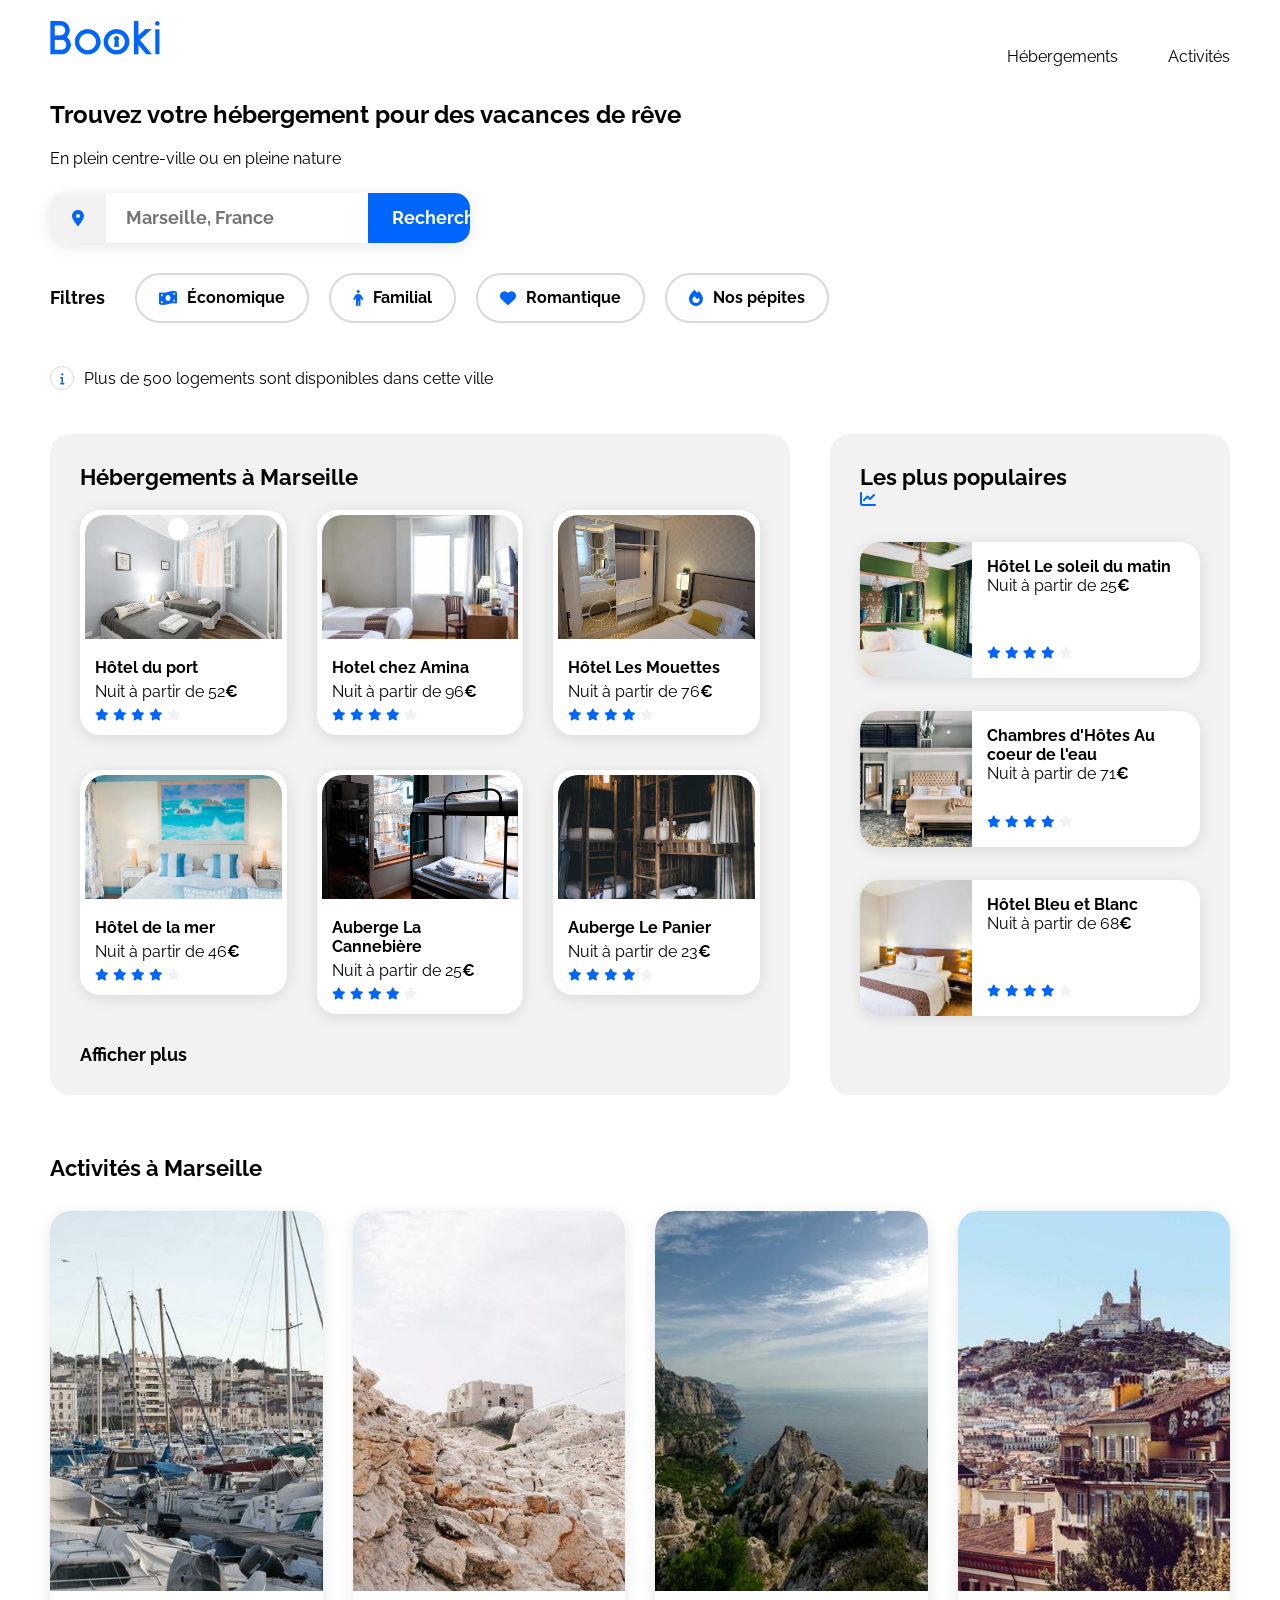
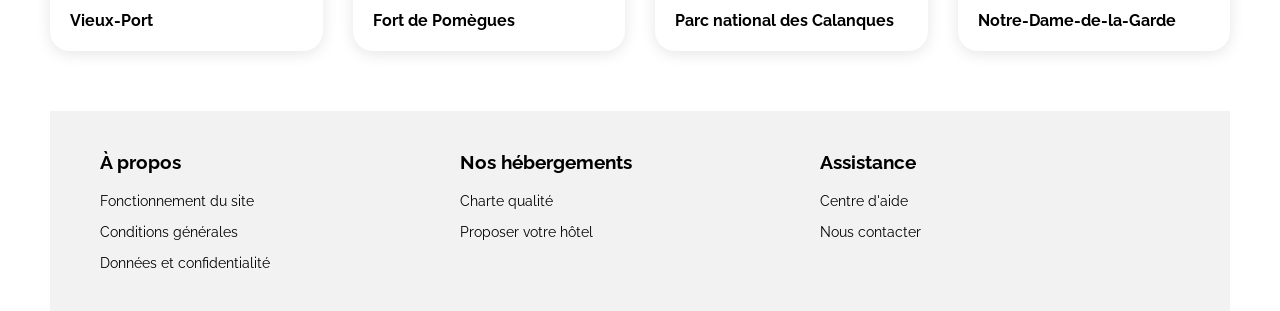
==== commit acf84b31: "commit final" ====
--- a/index.html
+++ b/index.html
@@ -29,19 +29,21 @@
     </nav>
 </header>
 <main>
-    <section class="search-section">
+    <section class="header-section">
         <h1>Trouvez votre hébergement pour des vacances de rêve</h1>
         <p>En plein centre-ville ou en pleine nature</p>
-        
+    </section>
+
         <form class="search-form">
-            <div class="search-form-icon">
-    <i class="fa-solid fa-location-dot"></i>
-</div>
-<input type="text" name="city" placeholder="Marseille, France">
-<button type="submit" class="search-form-button">
-    <span class="button-text">Rechercher</span> <i class="fa-solid fa-magnifying-glass search-mobile-icon"></i>
-</button>
-            </form>
+    <div class="search-form-icon">
+        <i class="fa-solid fa-location-dot"></i>
+    </div>
+    <input class="searchform" type="text" name="city" placeholder="Marseille, France">
+    <button type="submit" class="search-form-button">
+        <span class="button-text">Rechercher</span> 
+        <i class="fa-solid fa-magnifying-glass search-mobile-icon"></i>
+    </button>
+</form>
         <div class="filters">
     <h2 class="filter-title">Filtres</h2>
     <div class="filter-list">
@@ -63,7 +65,7 @@
         </div>
     </div>
 </div>
-    </section>
+   
 
 <div class="info-bar">
     <div class="info-icon"><i class="fa-solid fa-info fa-xs"></i></div>
--- a/css/style.css
+++ b/css/style.css
@@ -14,11 +14,6 @@
     color: var(--main-color);
 }
 
-.logo {
-    width: 110px; /* Alerte technique : on définit une largeur fixe */
-    height: auto;  /* Astuce de Lead Dev : 'auto' permet de garder les proportions de l'image sans la déformer ! */
-}
-
 body {
     display: flex;
     justify-content: center;
@@ -39,6 +34,11 @@
 .section-title {
     margin: 0;
     font-size: 22px;
+}
+
+.logo {
+    width: 110px; 
+    height: auto;  
 }
 
 /****** Header ***********/
@@ -55,17 +55,23 @@
     gap: 50px; 
     margin: 0;
     padding: 0;
+    height: 100%; 
 }
 
 .nav-links a {
     color: black; 
     padding-top: 30px; 
-    display: inline-block;
-}
-
-.nav-links a:hover {
+    display: flex;
+    align-items: flex-start; 
+    height: 100%;
+    border-top: 3px solid transparent; 
+    transition: color 0.2s, border-color 0.2s;
+}
+
+.nav-links a:hover,
+.nav-links a.active { 
     color: var(--main-color);
-    border-top: 3px solid var(--main-color);
+    border-top-color: var(--main-color); 
 }
 
 /****** Search & Recherche ***********/
@@ -73,19 +79,28 @@
     display: flex; 
     height: 50px;
     margin-top: 25px;
+    box-shadow: 0px 3px 15px rgba(0, 0, 0, 0.1); 
+    border-radius: 15px; 
+    overflow: hidden; 
+    width: 420px; /* Aligné sur la taille de la maquette Desktop */
 }
 
 .search-form-icon {
-    background-color: #F2F2F2;
-    padding: 15px 18px;
-    border-radius: 15px 0 0 15px; 
+    background-color: #F2F2F2; /* CORRIGÉ : Fond gris nettoyé */
+    padding: 15px 22px;  
+    display: flex;
+    justify-content: center;
+    align-items: center;
+    color: black; 
 }
 
 .search-form input {
-    border: 1px solid #F2F2F2;
-    padding: 0 15px;
-    font-weight: 700;
-    width: 250px; 
+    border: none; 
+    padding: 0 20px;
+    font-weight: 700;
+    font-size: 18px;
+    width: auto; 
+    flex-grow: 1; 
 }
 
 .search-form-button {
@@ -93,9 +108,17 @@
     color: white;
     border: none;
     border-radius: 0 15px 15px 0; 
-    padding: 0 20px;
+    padding: 0 24px;
     cursor: pointer;
     font-weight: 700;
+    font-size: 18px;
+    display: flex;
+    justify-content: center;
+    align-items: center;
+}
+
+.search-mobile-icon {
+    display: none; /* Masquée par défaut sur ordinateur */
 }
 
 /****** Filtres ***********/
@@ -123,11 +146,12 @@
     align-items: center;
     gap: 10px;
     border: 2px solid #D9D9D9;
-    border-radius: 35px;
-    padding: 0 19px;
+    border-radius: 35px; 
+    padding: 0 22px;
     height: 50px;
     font-weight: 700;
-    transition: background-color 0.3s; 
+    background-color: white;
+    transition: background-color 0.3s, border-color 0.3s; 
     cursor: pointer;
 }
 
@@ -137,6 +161,7 @@
 
 .filter-item:hover {
     background-color: #DEEBFF; 
+    border-color: #DEEBFF;
 }
 
 /****** Info Bar ***********/
@@ -182,6 +207,14 @@
     cursor: pointer;
 }
 
+.cards-grid {
+    display: grid;
+    grid-template-columns: repeat(3, 1fr); 
+    row-gap: 35px;    
+    column-gap: 30px; 
+    margin-top: 20px;
+}
+
 .euro {
     font-weight: 700;
 }
@@ -195,15 +228,8 @@
     flex: 2; 
 }
 
-.cards-grid {
-    display: grid;
-    grid-template-columns: repeat(3, 1fr); 
-    gap: 30px; 
-    margin-top: 20px;
-}
-
 .hebergements .card {
-    padding: 5px; /* Petit padding blanc intérieur style hôtel */
+    padding: 5px; 
 }
 
 .hebergements .card img {
@@ -303,7 +329,7 @@
     background-color: white;   
     border-radius: 20px;       
     overflow: hidden;          
-    padding: 0; /* CORRIGÉ : Supprime le gap blanc autour de l'image d'activité ! */
+    padding: 0; 
 }
 
 .activites .card img {
@@ -354,9 +380,7 @@
     color: #0065FC; 
 }
 
-/*******************************************/
-/****** RESPONSIVE FINAL (NETTOYÉ) *********/
-/*******************************************/
+/****** RESPONSIVE *********/
 
 /* TABLETTE (max 1024px) */
 @media screen and (max-width: 1024px) {
@@ -381,6 +405,14 @@
     .populaires-cards a {
         flex: 1;
     }
+
+    .filters {
+        display: flex;
+        flex-direction: row; 
+        align-items: center;
+        flex-wrap: wrap;     
+        gap: 20px;
+    }
 }
 
 /* MOBILE (max 767px) */
@@ -393,21 +425,87 @@
         display: flex;
         flex-direction: column; 
         align-items: center;    
-        gap: 20px;              
+        gap: 0; 
         height: auto;           
-        padding: 20px;
+        padding: 20px 0 0 0; 
+    }
+
+    header .logo {
+        margin-bottom: 20px;
+    }
+
+    header nav {
+        width: 100%;
+    }
+
+    .nav-links {
+        width: 100%;
+        gap: 0; 
+    }
+
+    .nav-links li {
+        flex: 1; 
+        text-align: center;
+    }
+
+    .nav-links a {
+        display: block;
+        width: 100%;
+        padding-top: 0;
+        padding-bottom: 15px; 
+        border-top: none !important; 
+        border-bottom: 3px solid #F2F2F2; 
+        align-items: center;
+        justify-content: center;
+    }
+
+    .nav-links a:hover,
+    .nav-links a.active {
+        color: var(--main-color);
+        border-top: none !important;
+        border-bottom: 3px solid var(--main-color); 
     }
 
     .search-section {
         padding: 0 20px;
+        margin-top: 30px;
     }
 
     .search-form {
-        width: 100%;
+        width: 100%; 
+        max-width: none;
+    }
+
+    .search-form-button .button-text {
+        display: none; /* Cache le texte sur mobile */
+    }
+
+    .search-mobile-icon {
+        display: block !important; /* Affiche la loupe blanche */
+        color: white;
     }
 
     .info-bar {
         padding: 0 20px;
+    }
+
+    .container-hebergements-populaires {
+        flex-direction: column-reverse; 
+        gap: 0;
+        margin-top: 15px;
+    }
+
+    .hebergements, .populaires {
+        border-radius: 0; 
+        padding: 30px 20px;
+    }
+
+    .hebergements {
+        background-color: white; 
+    }
+
+    .populaires {
+        background-color: #F2F2F2;
     }
 
     .populaires-cards {
@@ -416,18 +514,9 @@
         gap: 20px; 
     }
 
-    .container-hebergements-populaires {
-        flex-direction: column-reverse;
-        gap: 0;
-    }
-
-    .hebergements, .populaires {
-        border-radius: 0;
-        padding: 30px 20px;
-    }
-
     .cards-grid {
         grid-template-columns: 1fr; 
+        row-gap: 15px;
     }
 
     .activites {
@@ -444,7 +533,7 @@
     }
 
     .activites .card img {
-        height: 200px; /* Plus adapté aux petits écrans */
+        height: 200px; 
     }
 
     .footer {
@@ -458,14 +547,6 @@
         width: 100%;            
     }
 
-    .search-form-button .button-text {
-        display: none; 
-    }
-
-    .search-mobile-icon {
-        display: block !important; 
-    }
-
     .filters {
         flex-direction: column;
         align-items: flex-start;
